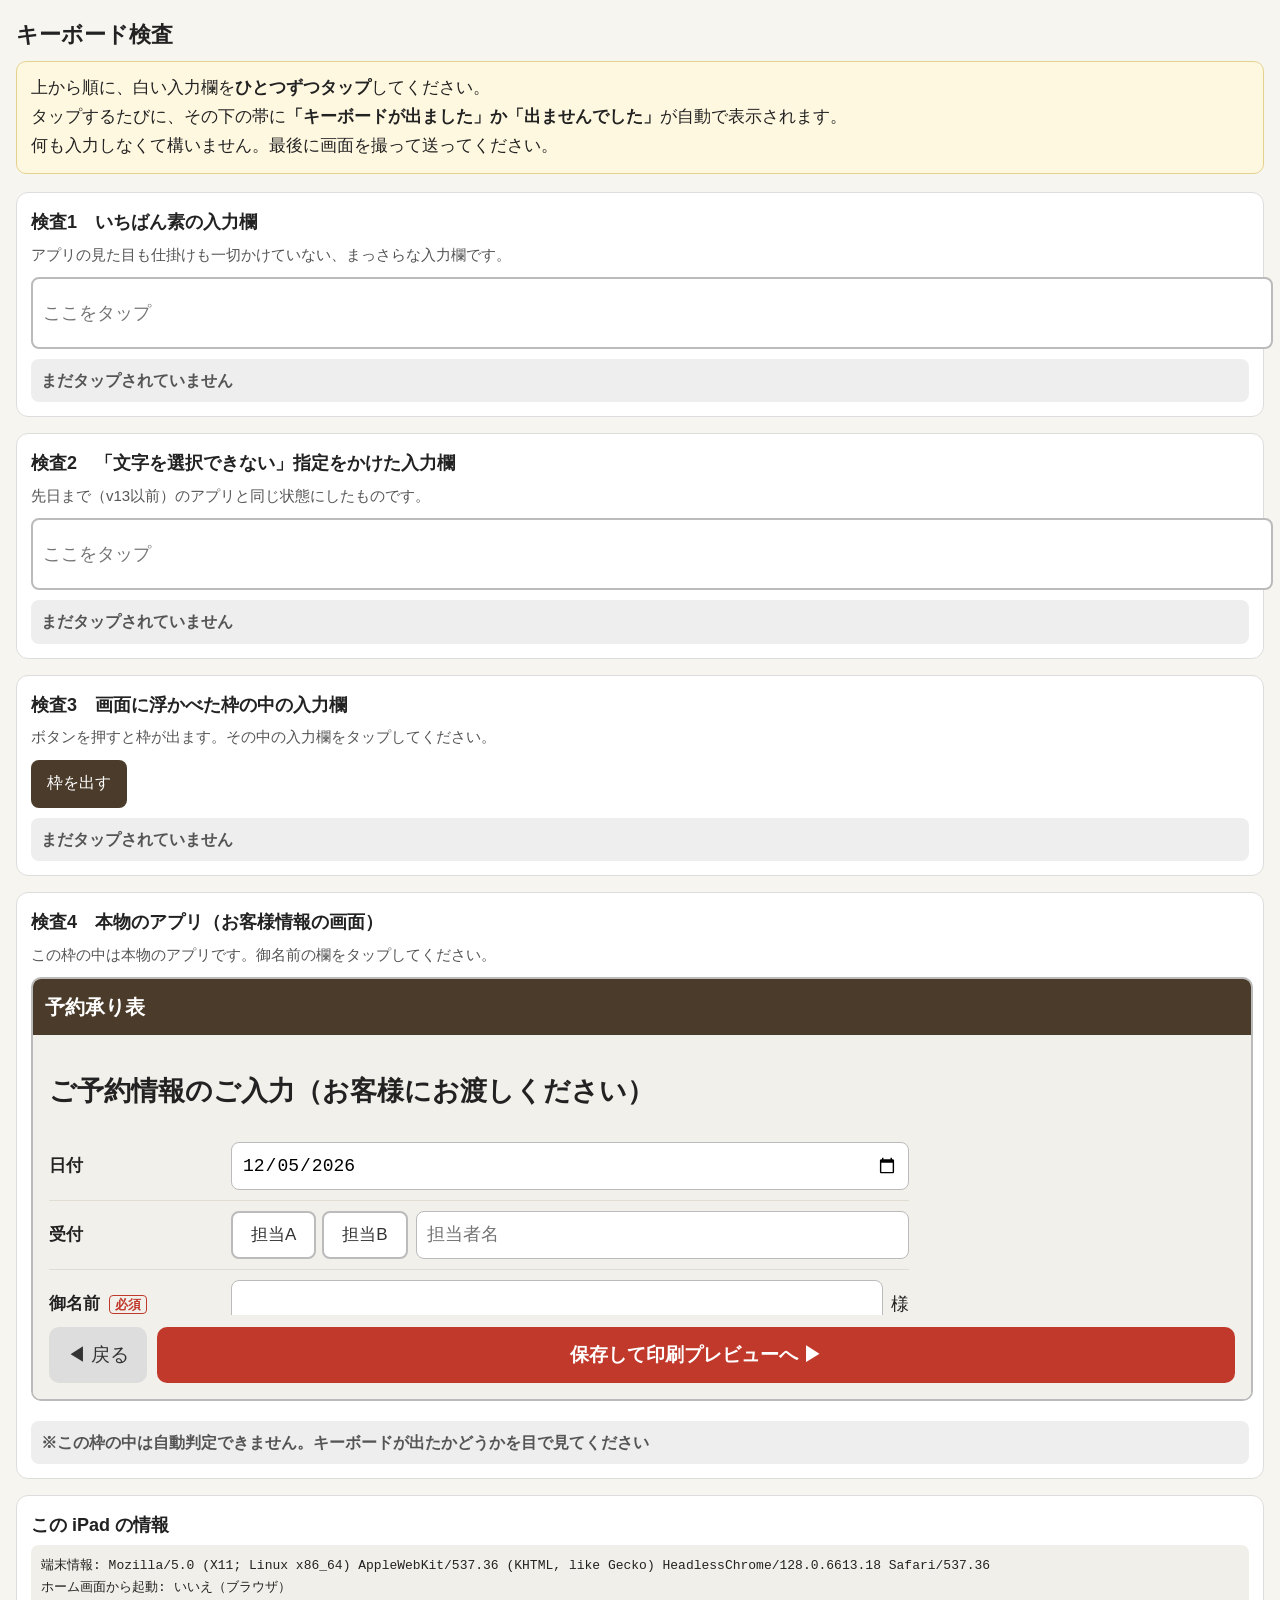
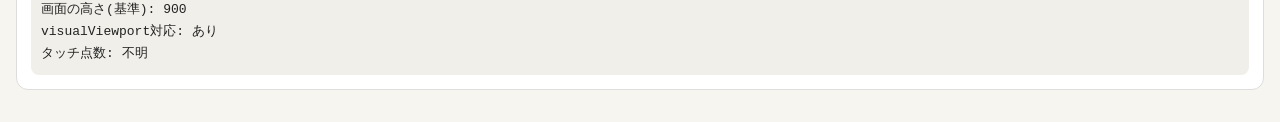
==== kbtest.html @ 5f9b1ef1 "add: キーボード検査ページ（kbtest.html）— アプリ側かiPad側かを実機で切り分ける v14が届いているのに「カーソルは出るがキーボードが上がらない」が続くため、 推測を重ねずに実機で" ====
<!DOCTYPE html>
<html lang="ja">
<head>
<meta charset="UTF-8">
<meta name="viewport" content="width=device-width, initial-scale=1.0">
<title>キーボード検査</title>
<style>
  /* このページ自体はアプリのCSSを読み込まない。
     「アプリのせいなのか、iPad側の事情なのか」を切り分けるための素の環境。 */
  body { font-family: "Hiragino Sans", sans-serif; margin: 0; padding: 16px; font-size: 17px; line-height: 1.7; background: #f7f5f0; color: #222; }
  h1 { font-size: 22px; margin: 0 0 8px; }
  .lead { background: #fff8e0; border: 1px solid #e6d28f; border-radius: 10px; padding: 12px 14px; margin-bottom: 18px; }
  .card { background: #fff; border: 1px solid #ddd; border-radius: 12px; padding: 14px; margin-bottom: 16px; }
  .card h2 { font-size: 18px; margin: 0 0 4px; }
  .card p { margin: 0 0 10px; font-size: 15px; color: #555; }
  input[type="text"] { width: 100%; min-height: 52px; font-size: 18px; padding: 8px 10px; border: 2px solid #bbb; border-radius: 8px; background: #fff; }
  .verdict { margin-top: 10px; font-weight: bold; font-size: 16px; padding: 8px 10px; border-radius: 8px; background: #eee; color: #555; }
  .verdict.ok { background: #d5e8d4; color: #205020; }
  .verdict.ng { background: #f7d2cc; color: #7a2018; }
  /* 検査2用: 文字を選択できないようにする指定（v13までのアプリと同じ状態） */
  .noselect { -webkit-user-select: none; user-select: none; }
  /* 検査3用: 画面に浮かべた枠の中 */
  .fixedbox { position: fixed; left: 8%; right: 8%; top: 30%; background: #fff; border: 3px solid #5b2e2a; border-radius: 12px; padding: 14px; z-index: 50; box-shadow: 0 8px 30px rgba(0,0,0,.35); }
  .fixedbox.hidden { display: none; }
  iframe { width: 100%; height: 420px; border: 2px solid #bbb; border-radius: 10px; background: #fff; }
  #env { font-family: monospace; font-size: 13px; white-space: pre-wrap; word-break: break-all; background: #f0efe9; border-radius: 8px; padding: 10px; }
  button { min-height: 48px; font-size: 16px; padding: 0 16px; border: none; border-radius: 8px; background: #4a3b2a; color: #fff; }
</style>
</head>
<body>

<h1>キーボード検査</h1>
<div class="lead">
  上から順に、白い入力欄を<b>ひとつずつタップ</b>してください。<br>
  タップするたびに、その下の帯に<b>「キーボードが出ました」か「出ませんでした」</b>が自動で表示されます。<br>
  何も入力しなくて構いません。最後に画面を撮って送ってください。
</div>

<div class="card">
  <h2>検査1　いちばん素の入力欄</h2>
  <p>アプリの見た目も仕掛けも一切かけていない、まっさらな入力欄です。</p>
  <input type="text" id="a" placeholder="ここをタップ">
  <div class="verdict" id="va">まだタップされていません</div>
</div>

<div class="card noselect">
  <h2>検査2　「文字を選択できない」指定をかけた入力欄</h2>
  <p>先日まで（v13以前）のアプリと同じ状態にしたものです。</p>
  <input type="text" id="b" placeholder="ここをタップ">
  <div class="verdict" id="vb">まだタップされていません</div>
</div>

<div class="card">
  <h2>検査3　画面に浮かべた枠の中の入力欄</h2>
  <p>ボタンを押すと枠が出ます。その中の入力欄をタップしてください。</p>
  <button id="openbox">枠を出す</button>
  <div class="verdict" id="vc">まだタップされていません</div>
</div>

<div class="card">
  <h2>検査4　本物のアプリ（お客様情報の画面）</h2>
  <p>この枠の中は本物のアプリです。御名前の欄をタップしてください。</p>
  <iframe id="app" src="index.html?nosw=1&amp;screen=screen-customer"></iframe>
  <div class="verdict" id="vd">※この枠の中は自動判定できません。キーボードが出たかどうかを目で見てください</div>
</div>

<div class="card">
  <h2>この iPad の情報</h2>
  <div id="env">読み込み中…</div>
</div>

<div class="fixedbox hidden" id="box">
  <div style="font-weight:bold;margin-bottom:8px">浮かべた枠</div>
  <input type="text" id="c" placeholder="ここをタップ">
  <div style="margin-top:10px"><button id="closebox">閉じる</button></div>
</div>

<script>
// キーボードが本当に出たかは、画面の見える高さが縮んだかどうかで判定できる。
// iPadは物理キーボードが繋がっていると画面のキーボードを出さないので、
// その場合はどの検査も「出ませんでした」になる＝アプリのせいではない、と分かる。
(function () {
  var vv = window.visualViewport;
  var baseH = vv ? vv.height : window.innerHeight;
  var pending = null;

  function judge(id) {
    var el = document.getElementById(id);
    var now = vv ? vv.height : window.innerHeight;
    var shrank = baseH - now;
    if (shrank > 80) {
      el.className = "verdict ok";
      el.textContent = "キーボードが出ました（画面が " + Math.round(shrank) + "px 縮みました）";
    } else {
      el.className = "verdict ng";
      el.textContent = "キーボードは出ませんでした（画面の高さが変わっていません）";
    }
    pending = null;
  }

  function watch(inputId, verdictId) {
    document.getElementById(inputId).addEventListener("focus", function () {
      var el = document.getElementById(verdictId);
      el.className = "verdict";
      el.textContent = "判定中…（1秒ほどお待ちください）";
      pending = verdictId;
      // キーボードは出るまでに間があるので少し待ってから見る
      setTimeout(function () { if (pending === verdictId) judge(verdictId); }, 1200);
    });
  }
  watch("a", "va");
  watch("b", "vb");
  watch("c", "vc");

  document.getElementById("openbox").addEventListener("click", function () {
    document.getElementById("box").classList.remove("hidden");
  });
  document.getElementById("closebox").addEventListener("click", function () {
    document.getElementById("box").classList.add("hidden");
  });

  var lines = [
    "端末情報: " + navigator.userAgent,
    "ホーム画面から起動: " + (window.navigator.standalone === true ? "はい" : "いいえ（ブラウザ）"),
    "画面の高さ(基準): " + Math.round(baseH),
    "visualViewport対応: " + (vv ? "あり" : "なし"),
    "タッチ点数: " + (navigator.maxTouchPoints || "不明")
  ];
  document.getElementById("env").textContent = lines.join("\n");
})();
</script>
</body>
</html>
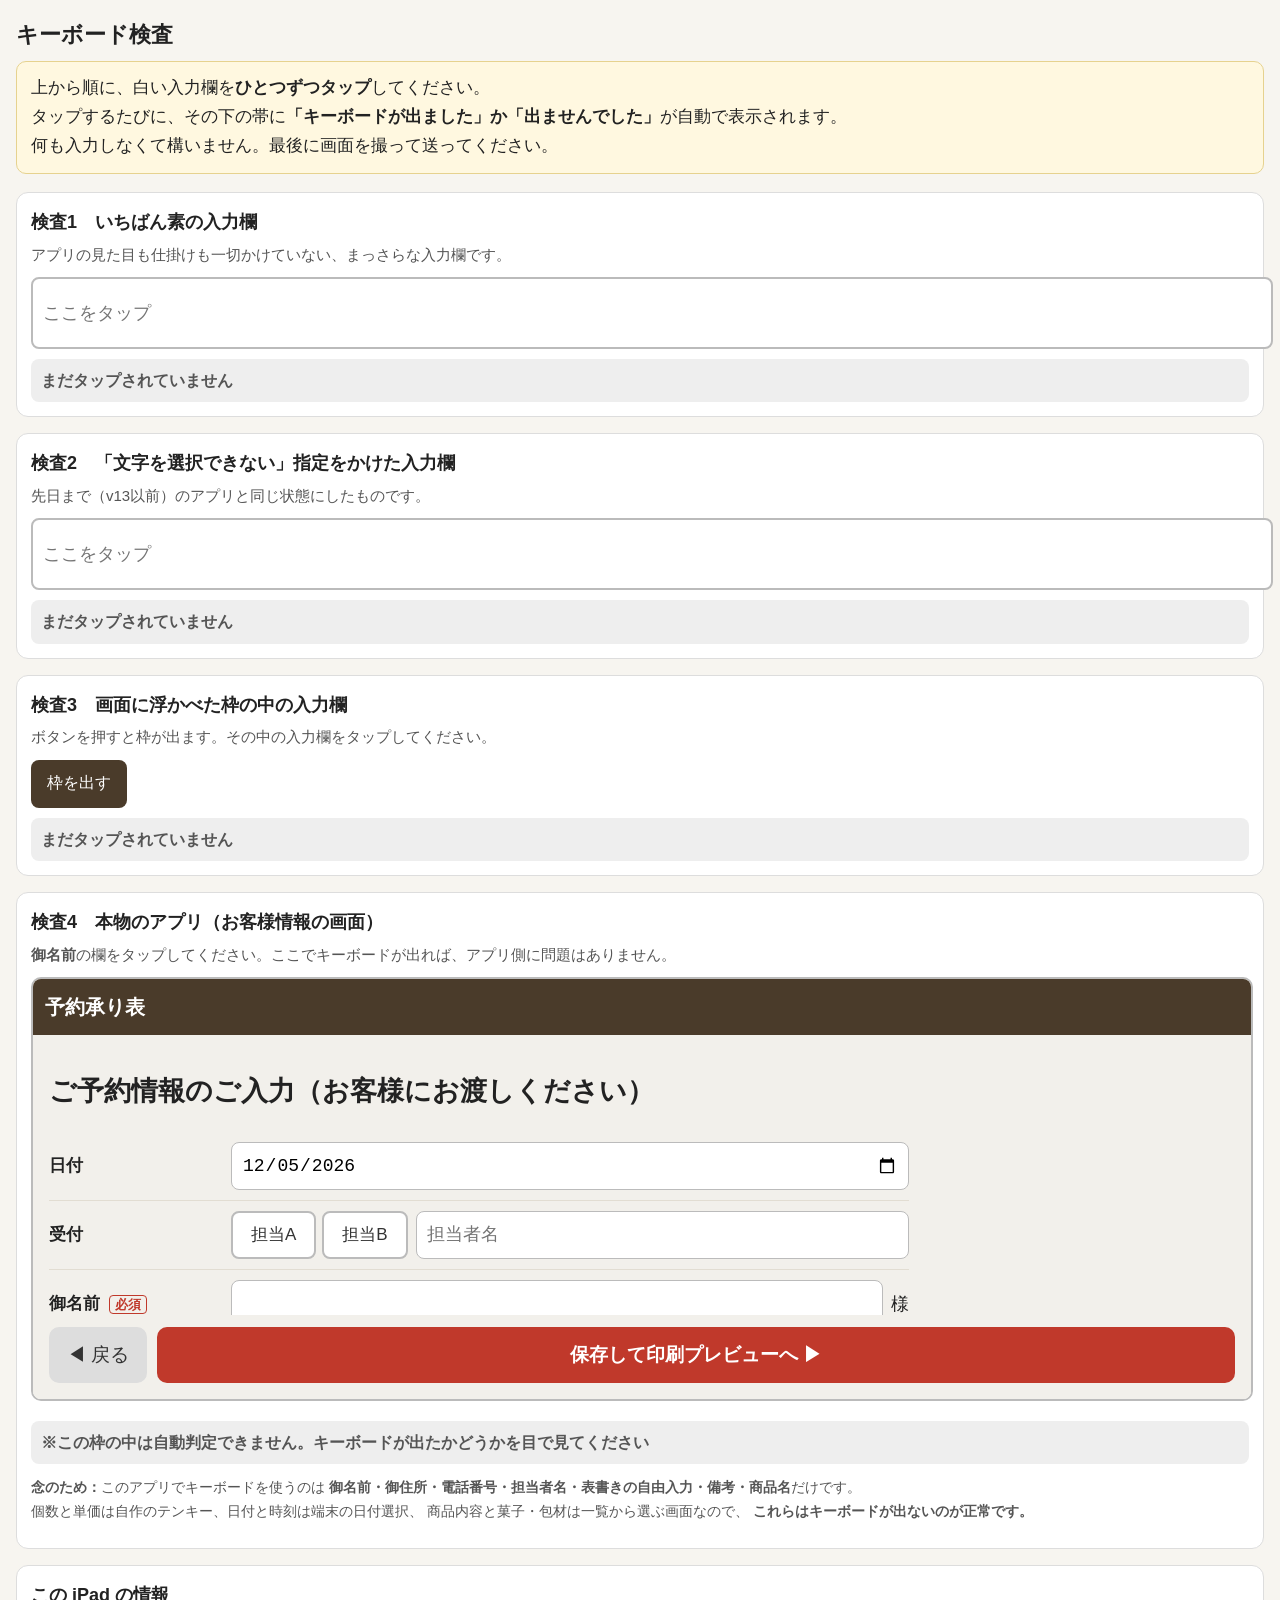
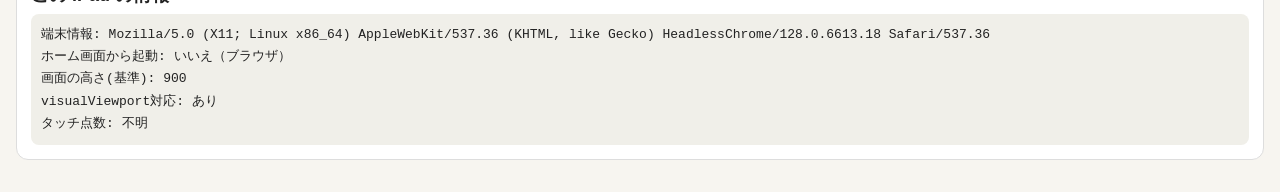
==== commit 540230bc: "add: キーボード検査ページを復活（Androidでも同じ症状の報告） Androidでもキーボードが出ないという報告。iPadと同じ症状のため、 「iPadOSが原因」という結論が早すぎた可能性が" ====
--- a/kbtest.html
+++ b/kbtest.html
@@ -59,9 +59,16 @@
 
 <div class="card">
   <h2>検査4　本物のアプリ（お客様情報の画面）</h2>
-  <p>この枠の中は本物のアプリです。御名前の欄をタップしてください。</p>
+  <p><b>御名前</b>の欄をタップしてください。ここでキーボードが出れば、アプリ側に問題はありません。</p>
   <iframe id="app" src="index.html?nosw=1&amp;screen=screen-customer"></iframe>
   <div class="verdict" id="vd">※この枠の中は自動判定できません。キーボードが出たかどうかを目で見てください</div>
+  <p style="margin-top:12px;font-size:14px;color:#555">
+    <b>念のため：</b>このアプリでキーボードを使うのは
+    <b>御名前・御住所・電話番号・担当者名・表書きの自由入力・備考・商品名</b>だけです。<br>
+    個数と単価は自作のテンキー、日付と時刻は端末の日付選択、
+    商品内容と菓子・包材は一覧から選ぶ画面なので、
+    <b>これらはキーボードが出ないのが正常です。</b>
+  </p>
 </div>
 
 <div class="card">
